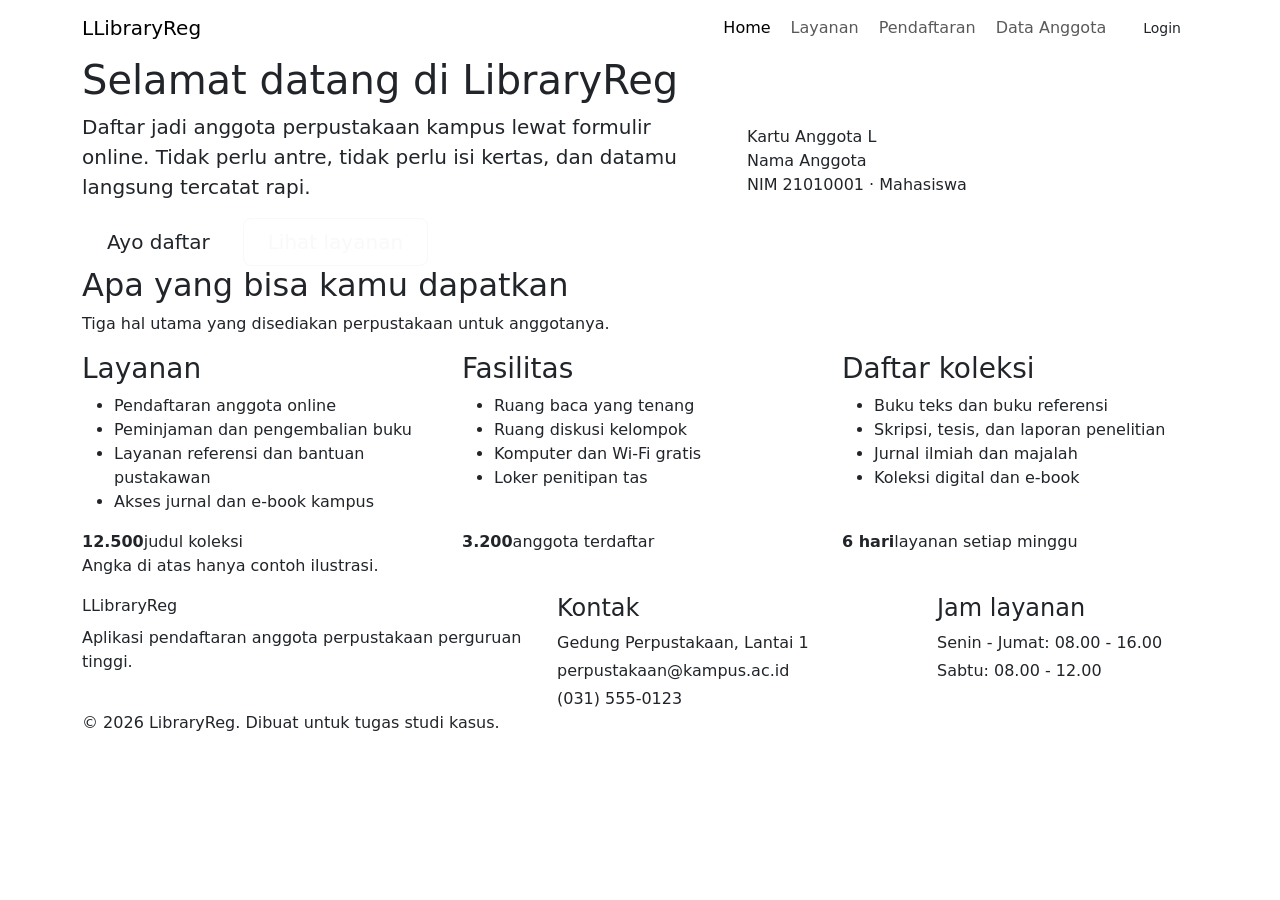
==== ETS/index.html @ a2cbccfe "Add index.html for LibraryReg application This file contains the HTML structure for the LibraryReg a" ====
<!DOCTYPE html>
<html lang="id">
<head>
  <meta charset="UTF-8">
  <meta name="viewport" content="width=device-width, initial-scale=1">
  <title>LibraryReg - Pendaftaran Anggota Perpustakaan</title>
  <meta name="description" content="Daftar anggota perpustakaan kampus secara online, tanpa antre dan tanpa formulir kertas.">
  <link rel="preconnect" href="https://fonts.googleapis.com">
  <link rel="preconnect" href="https://fonts.gstatic.com" crossorigin>
  <link href="https://fonts.googleapis.com/css2?family=Bricolage+Grotesque:wght@600;700&family=Source+Sans+3:wght@400;600&display=swap" rel="stylesheet">
  <link href="https://cdn.jsdelivr.net/npm/bootstrap@5.3.3/dist/css/bootstrap.min.css" rel="stylesheet">
  <link href="style.css" rel="stylesheet">
</head>
<body>

  <!-- Navbar -->
  <nav class="navbar navbar-expand-md lr-nav sticky-top">
    <div class="container">
      <a class="navbar-brand lr-brand" href="index.html">
        <span class="lr-logo" aria-hidden="true">L</span>LibraryReg
      </a>
      <button class="navbar-toggler" type="button" data-bs-toggle="collapse" data-bs-target="#menu" aria-controls="menu" aria-expanded="false" aria-label="Buka menu">
        <span class="navbar-toggler-icon"></span>
      </button>
      <div class="collapse navbar-collapse" id="menu">
        <ul class="navbar-nav ms-auto align-items-md-center gap-md-1">
          <li class="nav-item"><a class="nav-link active" aria-current="page" href="index.html">Home</a></li>
          <li class="nav-item"><a class="nav-link" href="#layanan">Layanan</a></li>
          <li class="nav-item"><a class="nav-link" href="daftar.html">Pendaftaran</a></li>
          <li class="nav-item"><a class="nav-link" href="anggota.html">Data Anggota</a></li>
          <li class="nav-item ms-md-2"><a class="btn btn-brass btn-sm px-3" href="login.html">Login</a></li>
        </ul>
      </div>
    </div>
  </nav>

  <main>
    <!-- Hero -->
    <header class="lr-hero">
      <div class="container">
        <div class="row align-items-center gy-5">
          <div class="col-lg-7">
            <h1>Selamat datang di LibraryReg</h1>
            <p class="lead">Daftar jadi anggota perpustakaan kampus lewat formulir online. Tidak perlu antre, tidak perlu isi kertas, dan datamu langsung tercatat rapi.</p>
            <div class="d-flex flex-wrap gap-2">
              <a href="daftar.html" class="btn btn-brass btn-lg px-4">Ayo daftar</a>
              <a href="#layanan" class="btn btn-outline-light btn-lg px-4">Lihat layanan</a>
            </div>
          </div>
          <div class="col-lg-5">
            <!-- Kartu anggota (ilustrasi) -->
            <div class="member-card" role="img" aria-label="Contoh kartu anggota perpustakaan">
              <div class="mc-top">
                <span class="mc-title">Kartu Anggota</span>
                <span class="mc-logo" aria-hidden="true">L</span>
              </div>
              <div class="mc-name">Nama Anggota</div>
              <div class="mc-meta">NIM 21010001 &middot; Mahasiswa</div>
              <div class="mc-bars" aria-hidden="true"></div>
            </div>
          </div>
        </div>
      </div>
    </header>

    <!-- Layanan, Fasilitas, Koleksi -->
    <section class="lr-section" id="layanan">
      <div class="container">
        <h2>Apa yang bisa kamu dapatkan</h2>
        <p class="section-sub">Tiga hal utama yang disediakan perpustakaan untuk anggotanya.</p>
        <div class="row g-4">
          <div class="col-md-4" id="layanan-info">
            <article class="lr-card h-100">
              <h3>Layanan</h3>
              <ul>
                <li>Pendaftaran anggota online</li>
                <li>Peminjaman dan pengembalian buku</li>
                <li>Layanan referensi dan bantuan pustakawan</li>
                <li>Akses jurnal dan e-book kampus</li>
              </ul>
            </article>
          </div>
          <div class="col-md-4" id="fasilitas">
            <article class="lr-card h-100">
              <h3>Fasilitas</h3>
              <ul>
                <li>Ruang baca yang tenang</li>
                <li>Ruang diskusi kelompok</li>
                <li>Komputer dan Wi-Fi gratis</li>
                <li>Loker penitipan tas</li>
              </ul>
            </article>
          </div>
          <div class="col-md-4" id="koleksi">
            <article class="lr-card h-100">
              <h3>Daftar koleksi</h3>
              <ul>
                <li>Buku teks dan buku referensi</li>
                <li>Skripsi, tesis, dan laporan penelitian</li>
                <li>Jurnal ilmiah dan majalah</li>
                <li>Koleksi digital dan e-book</li>
              </ul>
            </article>
          </div>
        </div>
      </div>
    </section>

    <!-- Statistik -->
    <section class="lr-stats" aria-label="Statistik perpustakaan">
      <div class="container">
        <div class="row g-4 text-center text-md-start">
          <div class="col-md-4"><div class="stat"><strong>12.500</strong><span>judul koleksi</span></div></div>
          <div class="col-md-4"><div class="stat"><strong>3.200</strong><span>anggota terdaftar</span></div></div>
          <div class="col-md-4"><div class="stat"><strong>6 hari</strong><span>layanan setiap minggu</span></div></div>
        </div>
        <p class="stat-note">Angka di atas hanya contoh ilustrasi.</p>
      </div>
    </section>
  </main>

  <!-- Footer -->
  <footer class="lr-footer" id="kontak">
    <div class="container">
      <div class="row gy-4">
        <div class="col-md-5">
          <div class="lr-brand mb-2"><span class="lr-logo" aria-hidden="true">L</span>LibraryReg</div>
          <p>Aplikasi pendaftaran anggota perpustakaan perguruan tinggi.</p>
        </div>
        <div class="col-md-4">
          <h4>Kontak</h4>
          <p class="mb-1">Gedung Perpustakaan, Lantai 1</p>
          <p class="mb-1">perpustakaan@kampus.ac.id</p>
          <p class="mb-0">(031) 555-0123</p>
        </div>
        <div class="col-md-3">
          <h4>Jam layanan</h4>
          <p class="mb-1">Senin - Jumat: 08.00 - 16.00</p>
          <p class="mb-0">Sabtu: 08.00 - 12.00</p>
        </div>
      </div>
      <p class="copy">&copy; 2026 LibraryReg. Dibuat untuk tugas studi kasus.</p>
    </div>
  </footer>

  <script src="https://cdn.jsdelivr.net/npm/bootstrap@5.3.3/dist/js/bootstrap.bundle.min.js"></script>
</body>
</html>
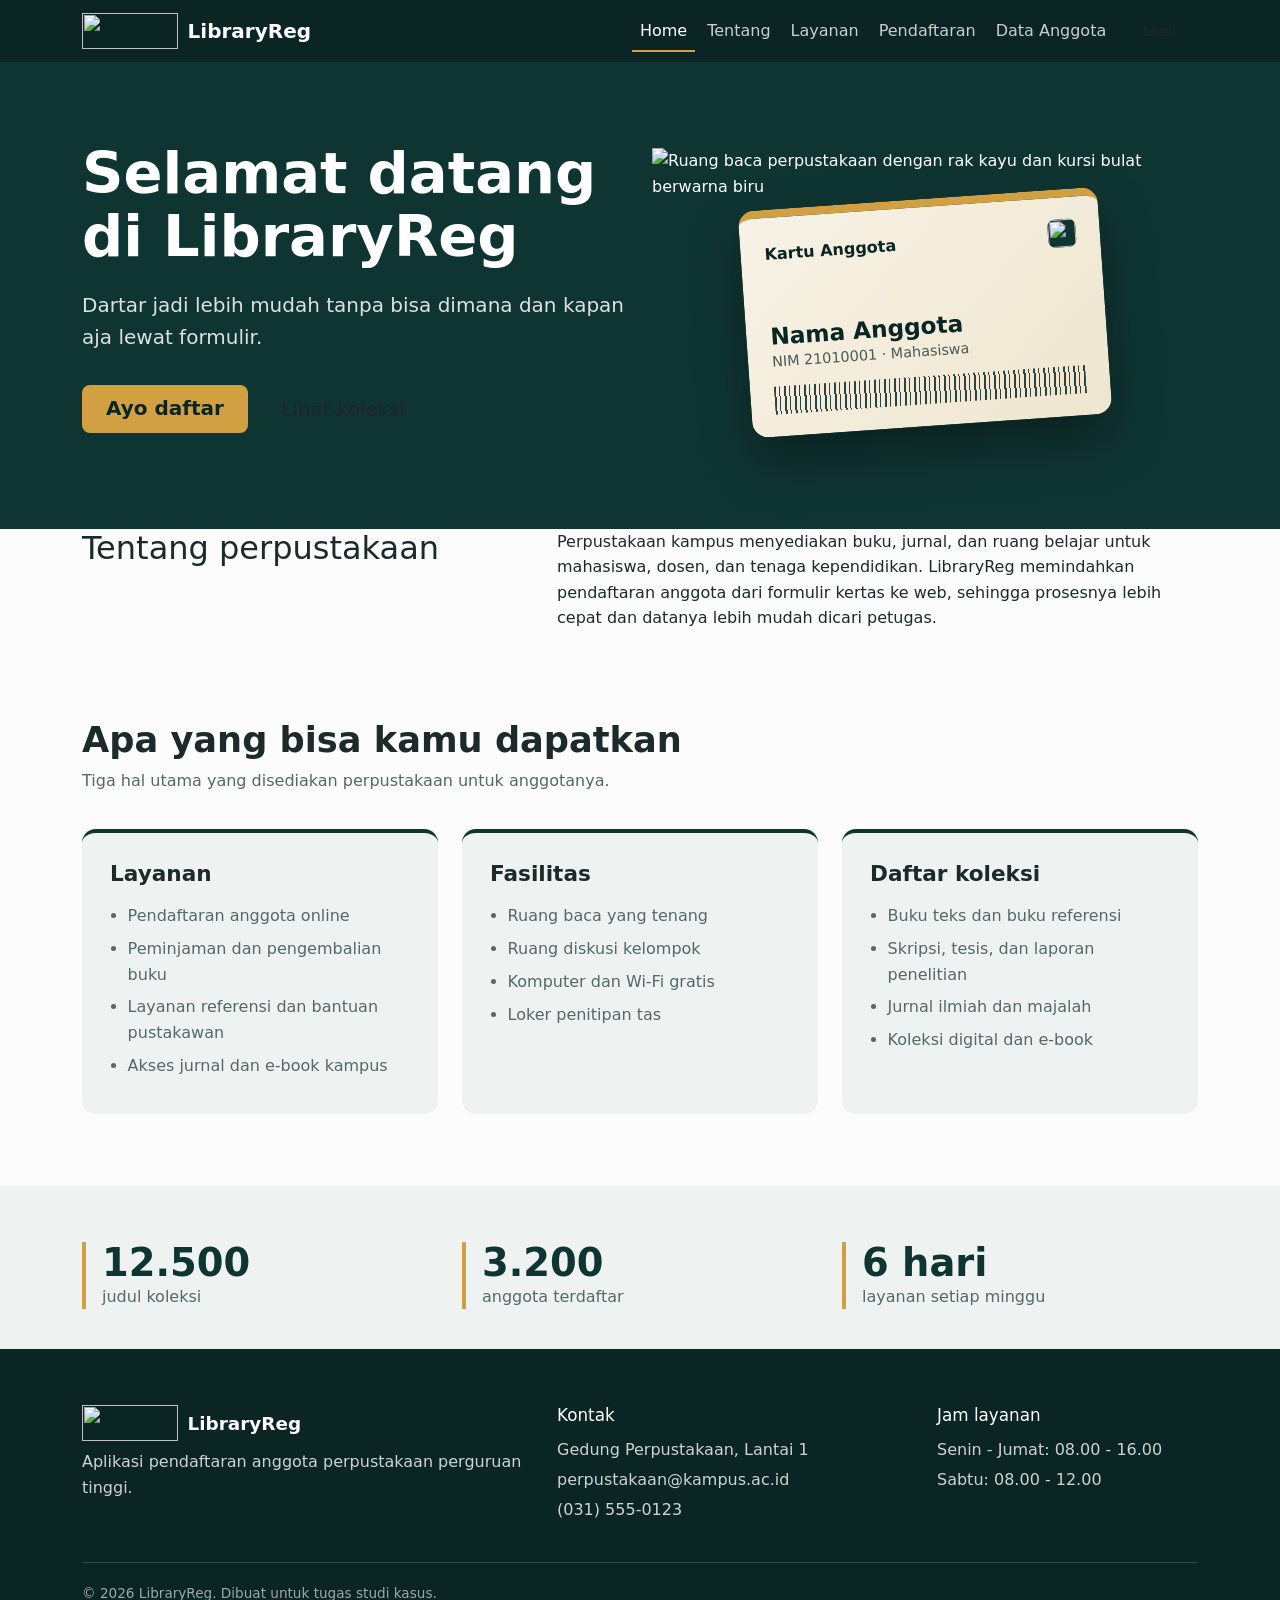
==== commit 67e6542f: "Update navbar and hero section in index.html" ====
--- a/ETS/index.html
+++ b/ETS/index.html
@@ -14,21 +14,23 @@
 <body>
 
   <!-- Navbar -->
-  <nav class="navbar navbar-expand-md lr-nav sticky-top">
+  <nav class="navbar navbar-expand-lg lr-nav sticky-top">
     <div class="container">
-      <a class="navbar-brand lr-brand" href="index.html">
-        <span class="lr-logo" aria-hidden="true">L</span>LibraryReg
+      <a class="navbar-brand lr-brand" href="index.html" aria-label="LibraryReg - beranda">
+        <img src="img/logo.png" alt="" class="lr-logo-img" width="96" height="36">
+        <span>LibraryReg</span>
       </a>
       <button class="navbar-toggler" type="button" data-bs-toggle="collapse" data-bs-target="#menu" aria-controls="menu" aria-expanded="false" aria-label="Buka menu">
         <span class="navbar-toggler-icon"></span>
       </button>
       <div class="collapse navbar-collapse" id="menu">
-        <ul class="navbar-nav ms-auto align-items-md-center gap-md-1">
+        <ul class="navbar-nav ms-auto align-items-lg-center gap-lg-1">
           <li class="nav-item"><a class="nav-link active" aria-current="page" href="index.html">Home</a></li>
+          <li class="nav-item"><a class="nav-link" href="#tentang">Tentang</a></li>
           <li class="nav-item"><a class="nav-link" href="#layanan">Layanan</a></li>
           <li class="nav-item"><a class="nav-link" href="daftar.html">Pendaftaran</a></li>
           <li class="nav-item"><a class="nav-link" href="anggota.html">Data Anggota</a></li>
-          <li class="nav-item ms-md-2"><a class="btn btn-brass btn-sm px-3" href="login.html">Login</a></li>
+          <li class="nav-item ms-lg-2"><a class="btn btn-ink btn-sm px-3" href="login.html">Login</a></li>
         </ul>
       </div>
     </div>
@@ -39,29 +41,43 @@
     <header class="lr-hero">
       <div class="container">
         <div class="row align-items-center gy-5">
-          <div class="col-lg-7">
+          <div class="col-lg-6">
             <h1>Selamat datang di LibraryReg</h1>
-            <p class="lead">Daftar jadi anggota perpustakaan kampus lewat formulir online. Tidak perlu antre, tidak perlu isi kertas, dan datamu langsung tercatat rapi.</p>
+            <p class="lead">Dartar jadi lebih mudah tanpa bisa dimana dan kapan aja lewat formulir.</p>
             <div class="d-flex flex-wrap gap-2">
               <a href="daftar.html" class="btn btn-brass btn-lg px-4">Ayo daftar</a>
-              <a href="#layanan" class="btn btn-outline-light btn-lg px-4">Lihat layanan</a>
+              <a href="#koleksi" class="btn btn-outline-ink btn-lg px-4">Lihat koleksi</a>
             </div>
           </div>
-          <div class="col-lg-5">
-            <!-- Kartu anggota (ilustrasi) -->
-            <div class="member-card" role="img" aria-label="Contoh kartu anggota perpustakaan">
-              <div class="mc-top">
-                <span class="mc-title">Kartu Anggota</span>
-                <span class="mc-logo" aria-hidden="true">L</span>
+          <div class="col-lg-6">
+            <div class="hero-visual">
+              <img src="img/perpustakaan.jpg" alt="Ruang baca perpustakaan dengan rak kayu dan kursi bulat berwarna biru" class="hero-photo" width="640" height="465">
+              <div class="member-card" role="img" aria-label="Contoh kartu anggota perpustakaan">
+                <div class="mc-top">
+                  <span class="mc-title">Kartu Anggota</span>
+                  <img src="img/logo.png" alt="" class="mc-logo" width="48" height="18">
+                </div>
+                <div class="mc-name">Nama Anggota</div>
+                <div class="mc-meta">NIM 21010001 &middot; Mahasiswa</div>
+                <div class="mc-bars" aria-hidden="true"></div>
               </div>
-              <div class="mc-name">Nama Anggota</div>
-              <div class="mc-meta">NIM 21010001 &middot; Mahasiswa</div>
-              <div class="mc-bars" aria-hidden="true"></div>
             </div>
           </div>
         </div>
       </div>
     </header>
+
+    <!-- Tentang -->
+    <section class="lr-about" id="tentang">
+      <div class="container">
+        <div class="row g-4 align-items-start">
+          <div class="col-lg-5"><h2>Tentang perpustakaan</h2></div>
+          <div class="col-lg-7">
+            <p>Perpustakaan kampus menyediakan buku, jurnal, dan ruang belajar untuk mahasiswa, dosen, dan tenaga kependidikan. LibraryReg memindahkan pendaftaran anggota dari formulir kertas ke web, sehingga prosesnya lebih cepat dan datanya lebih mudah dicari petugas.</p>
+          </div>
+        </div>
+      </div>
+    </section>
 
     <!-- Layanan, Fasilitas, Koleksi -->
     <section class="lr-section" id="layanan">
@@ -69,7 +85,7 @@
         <h2>Apa yang bisa kamu dapatkan</h2>
         <p class="section-sub">Tiga hal utama yang disediakan perpustakaan untuk anggotanya.</p>
         <div class="row g-4">
-          <div class="col-md-4" id="layanan-info">
+          <div class="col-md-4">
             <article class="lr-card h-100">
               <h3>Layanan</h3>
               <ul>
@@ -114,7 +130,7 @@
           <div class="col-md-4"><div class="stat"><strong>3.200</strong><span>anggota terdaftar</span></div></div>
           <div class="col-md-4"><div class="stat"><strong>6 hari</strong><span>layanan setiap minggu</span></div></div>
         </div>
-        <p class="stat-note">Angka di atas hanya contoh ilustrasi.</p>
+      
       </div>
     </section>
   </main>
@@ -124,7 +140,10 @@
     <div class="container">
       <div class="row gy-4">
         <div class="col-md-5">
-          <div class="lr-brand mb-2"><span class="lr-logo" aria-hidden="true">L</span>LibraryReg</div>
+          <div class="lr-brand mb-2">
+            <img src="img/logo.png" alt="" class="lr-logo-img" width="96" height="36">
+            <span>LibraryReg</span>
+          </div>
           <p>Aplikasi pendaftaran anggota perpustakaan perguruan tinggi.</p>
         </div>
         <div class="col-md-4">
--- a/ETS/style.css
+++ b/ETS/style.css
@@ -0,0 +1,112 @@
+:root {
+  --ink: #0f3532;
+  --ink-deep: #0a2523;
+  --brass: #d1a043;
+  --brass-dark: #b88a2e;
+  --mist: #eef3f1;
+  --paper: #fbfcfb;
+  --text: #1c2b2a;
+  --muted: #566866;
+}
+
+html { scroll-behavior: smooth; scroll-padding-top: 72px; }
+
+body {
+  font-family: "Source Sans 3", system-ui, sans-serif;
+  color: var(--text);
+  background: var(--paper);
+  line-height: 1.6;
+}
+
+h1, h2, h3, h4, .lr-brand, .mc-title, .mc-name, .stat strong {
+  font-family: "Bricolage Grotesque", system-ui, sans-serif;
+}
+
+:focus-visible { outline: 3px solid var(--brass); outline-offset: 2px; }
+
+/* Buttons */
+.btn-brass { background: var(--brass); color: var(--ink-deep); border: 0; font-weight: 600; }
+.btn-brass:hover, .btn-brass:focus { background: var(--brass-dark); color: var(--ink-deep); }
+
+/* Navbar */
+.lr-nav { background: var(--ink-deep); }
+.lr-brand { color: #fff; font-weight: 700; font-size: 1.25rem; display: inline-flex; align-items: center; gap: .6rem; text-decoration: none; }
+.lr-brand:hover { color: #fff; }
+.lr-logo {
+  width: 32px; height: 32px; border-radius: 8px;
+  background: var(--brass); color: var(--ink-deep);
+  display: inline-grid; place-items: center; font-weight: 700;
+}
+.lr-nav .nav-link { color: rgba(255,255,255,.78); padding: .5rem .85rem; }
+.lr-nav .nav-link:hover { color: #fff; }
+.lr-nav .nav-link.active { color: #fff; box-shadow: inset 0 -2px 0 var(--brass); }
+.lr-nav .navbar-toggler { border-color: rgba(255,255,255,.4); }
+.lr-nav .navbar-toggler-icon { filter: invert(1); }
+
+/* Hero */
+.lr-hero { background: var(--ink); color: #fff; padding: 5rem 0 6rem; overflow: hidden; }
+.lr-hero h1 { font-size: clamp(2.2rem, 5vw, 3.6rem); line-height: 1.1; font-weight: 700; margin-bottom: 1.25rem; max-width: 14ch; }
+.lr-hero .lead { color: rgba(255,255,255,.85); max-width: 52ch; margin-bottom: 2rem; }
+
+/* Kartu anggota */
+.member-card {
+  max-width: 360px; margin-inline: auto;
+  aspect-ratio: 1.586;
+  background: linear-gradient(135deg, #f7f2e6 0%, #efe6cf 100%);
+  color: var(--ink-deep);
+  border-radius: 16px;
+  padding: 1.4rem 1.5rem;
+  display: flex; flex-direction: column;
+  transform: rotate(-4deg);
+  box-shadow: 0 24px 50px rgba(0,0,0,.35);
+  border-top: 8px solid var(--brass);
+}
+.mc-top { display: flex; justify-content: space-between; align-items: center; }
+.mc-title { font-weight: 600; font-size: 1rem; }
+.mc-logo { width: 28px; height: 28px; border-radius: 7px; background: var(--ink); color: var(--brass); display: grid; place-items: center; font-weight: 700; font-family: "Bricolage Grotesque", sans-serif; }
+.mc-name { margin-top: auto; font-size: 1.45rem; font-weight: 700; line-height: 1.2; }
+.mc-meta { font-size: .9rem; color: #4a5a58; margin-bottom: .8rem; }
+.mc-bars {
+  height: 28px;
+  background: repeating-linear-gradient(90deg, var(--ink-deep) 0 2px, transparent 2px 5px, var(--ink-deep) 5px 6px, transparent 6px 10px);
+  opacity: .85;
+}
+
+/* Section */
+.lr-section { padding: 4.5rem 0; }
+.lr-section h2 { font-size: clamp(1.7rem, 3vw, 2.2rem); font-weight: 700; margin-bottom: .4rem; }
+.section-sub { color: var(--muted); margin-bottom: 2.25rem; }
+
+.lr-card {
+  background: var(--mist);
+  border-radius: 14px;
+  padding: 1.75rem;
+  border-top: 4px solid var(--ink);
+}
+.lr-card h3 { font-size: 1.35rem; font-weight: 700; margin-bottom: 1rem; }
+.lr-card ul { margin: 0; padding-left: 1.1rem; color: var(--muted); }
+.lr-card li { margin-bottom: .45rem; }
+
+/* Statistik */
+.lr-stats { background: var(--mist); padding: 3.5rem 0 2.5rem; }
+.stat { border-left: 4px solid var(--brass); padding-left: 1rem; display: inline-block; }
+.stat strong { display: block; font-size: 2.4rem; line-height: 1.1; color: var(--ink); }
+.stat span { color: var(--muted); }
+.stat-note { margin: 1.75rem 0 0; font-size: .85rem; color: var(--muted); }
+
+/* Footer */
+.lr-footer { background: var(--ink-deep); color: rgba(255,255,255,.8); padding: 3.5rem 0 1.5rem; }
+.lr-footer .lr-brand { font-size: 1.15rem; }
+.lr-footer h4 { color: #fff; font-size: 1.05rem; margin-bottom: .75rem; }
+.lr-footer p { margin-bottom: .25rem; }
+.lr-footer .copy { margin-top: 2.5rem; padding-top: 1.25rem; border-top: 1px solid rgba(255,255,255,.15); font-size: .85rem; color: rgba(255,255,255,.6); }
+
+@media (max-width: 767.98px) {
+  .lr-hero { padding: 3.5rem 0 4rem; }
+  .member-card { transform: rotate(-2deg); max-width: 320px; }
+  .stat { display: block; }
+}
+
+@media (prefers-reduced-motion: reduce) {
+  html { scroll-behavior: auto; }
+}
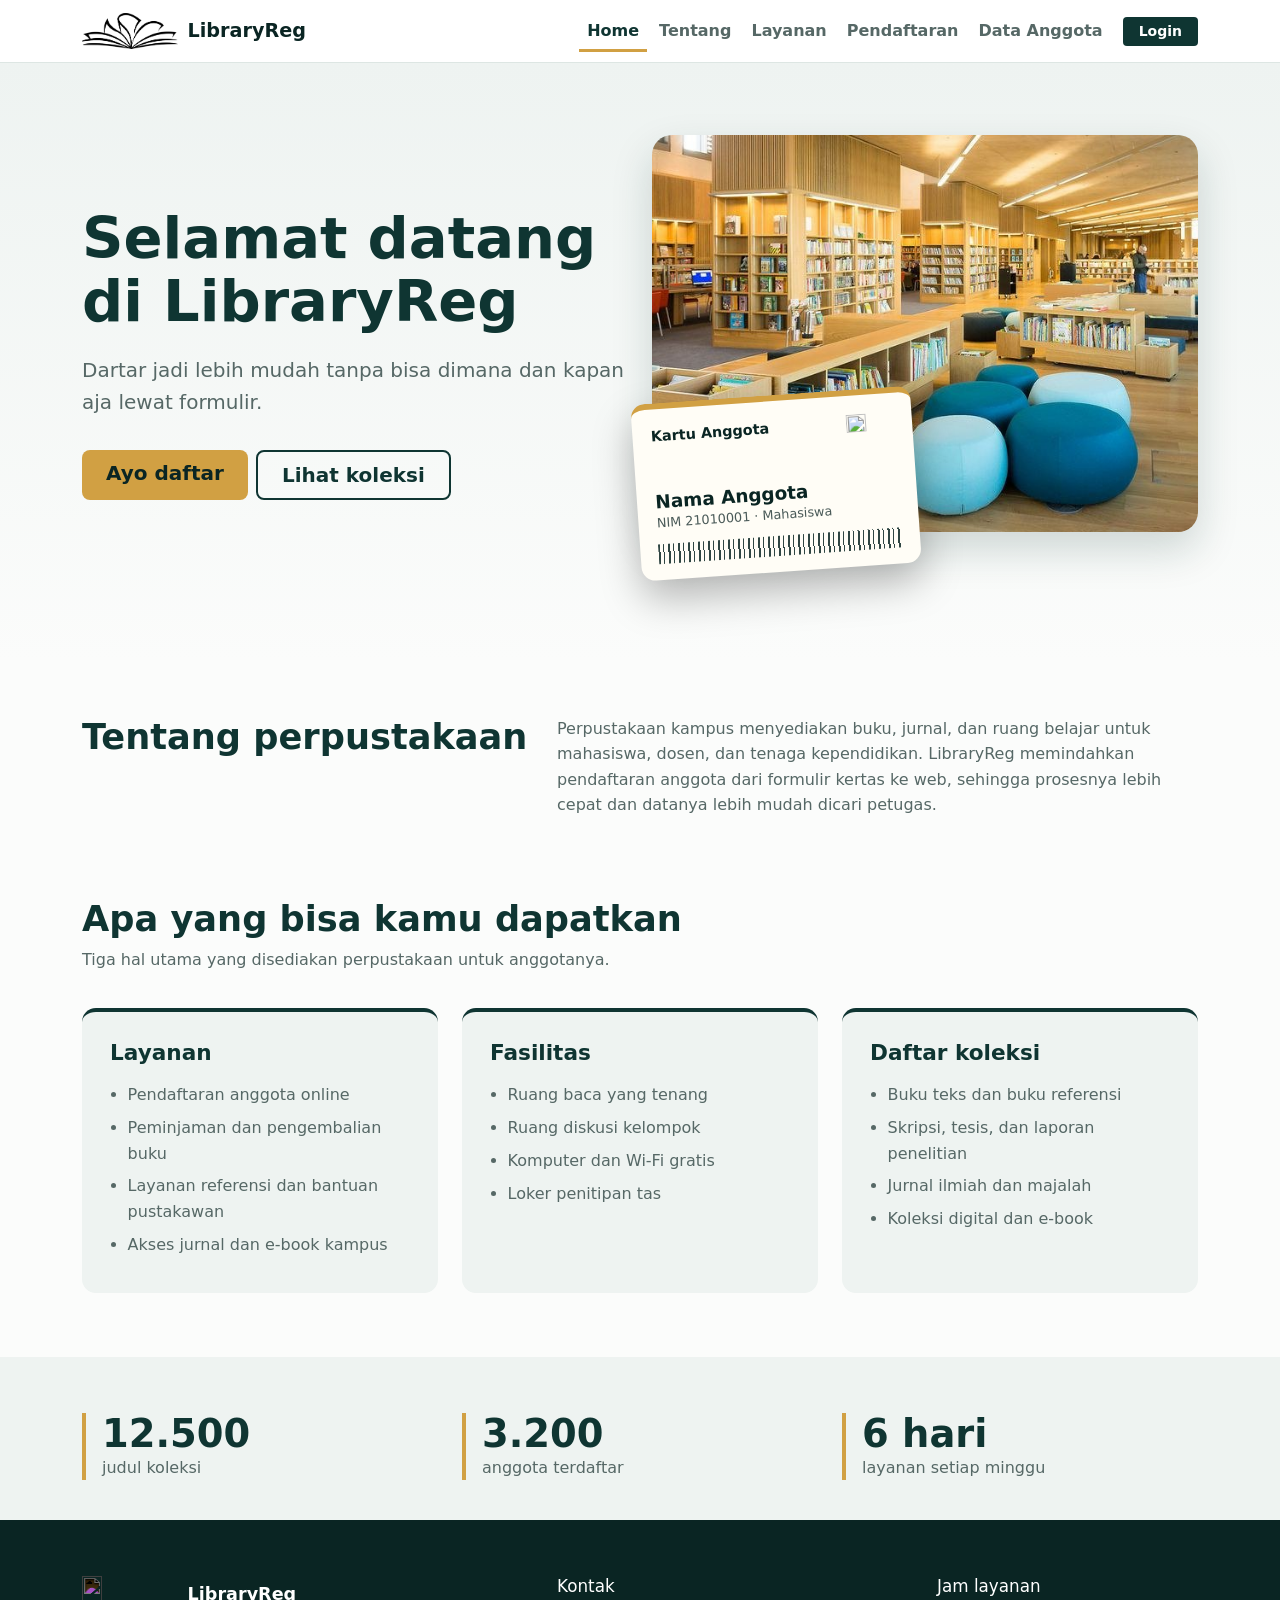
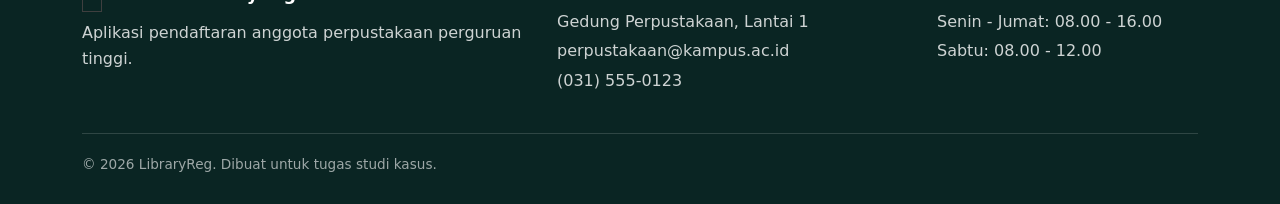
==== commit 8d8dd989: "Update image paths in index.html" ====
--- a/ETS/index.html
+++ b/ETS/index.html
@@ -17,7 +17,7 @@
   <nav class="navbar navbar-expand-lg lr-nav sticky-top">
     <div class="container">
       <a class="navbar-brand lr-brand" href="index.html" aria-label="LibraryReg - beranda">
-        <img src="img/logo.png" alt="" class="lr-logo-img" width="96" height="36">
+        <img src="image/logo.png" alt="" class="lr-logo-img" width="96" height="36">
         <span>LibraryReg</span>
       </a>
       <button class="navbar-toggler" type="button" data-bs-toggle="collapse" data-bs-target="#menu" aria-controls="menu" aria-expanded="false" aria-label="Buka menu">
@@ -51,7 +51,7 @@
           </div>
           <div class="col-lg-6">
             <div class="hero-visual">
-              <img src="img/perpustakaan.jpg" alt="Ruang baca perpustakaan dengan rak kayu dan kursi bulat berwarna biru" class="hero-photo" width="640" height="465">
+              <img src="image/perpustakaan.jpg" alt="Ruang baca perpustakaan dengan rak kayu dan kursi bulat berwarna biru" class="hero-photo" width="640" height="465">
               <div class="member-card" role="img" aria-label="Contoh kartu anggota perpustakaan">
                 <div class="mc-top">
                   <span class="mc-title">Kartu Anggota</span>
--- a/ETS/style.css
+++ b/ETS/style.css
@@ -9,7 +9,7 @@
   --muted: #566866;
 }
 
-html { scroll-behavior: smooth; scroll-padding-top: 72px; }
+html { scroll-behavior: smooth; scroll-padding-top: 76px; }
 
 body {
   font-family: "Source Sans 3", system-ui, sans-serif;
@@ -27,54 +27,61 @@
 /* Buttons */
 .btn-brass { background: var(--brass); color: var(--ink-deep); border: 0; font-weight: 600; }
 .btn-brass:hover, .btn-brass:focus { background: var(--brass-dark); color: var(--ink-deep); }
+.btn-ink { background: var(--ink); color: #fff; border: 0; font-weight: 600; }
+.btn-ink:hover, .btn-ink:focus { background: var(--ink-deep); color: #fff; }
+.btn-outline-ink { border: 2px solid var(--ink); color: var(--ink); font-weight: 600; }
+.btn-outline-ink:hover, .btn-outline-ink:focus { background: var(--ink); color: #fff; }
 
 /* Navbar */
-.lr-nav { background: var(--ink-deep); }
-.lr-brand { color: #fff; font-weight: 700; font-size: 1.25rem; display: inline-flex; align-items: center; gap: .6rem; text-decoration: none; }
-.lr-brand:hover { color: #fff; }
-.lr-logo {
-  width: 32px; height: 32px; border-radius: 8px;
-  background: var(--brass); color: var(--ink-deep);
-  display: inline-grid; place-items: center; font-weight: 700;
-}
-.lr-nav .nav-link { color: rgba(255,255,255,.78); padding: .5rem .85rem; }
-.lr-nav .nav-link:hover { color: #fff; }
-.lr-nav .nav-link.active { color: #fff; box-shadow: inset 0 -2px 0 var(--brass); }
-.lr-nav .navbar-toggler { border-color: rgba(255,255,255,.4); }
-.lr-nav .navbar-toggler-icon { filter: invert(1); }
+.lr-nav { background: #fff; border-bottom: 1px solid #dde6e3; }
+.lr-brand { color: var(--ink-deep); font-weight: 700; font-size: 1.2rem; display: inline-flex; align-items: center; gap: .6rem; text-decoration: none; }
+.lr-brand:hover { color: var(--ink-deep); }
+.lr-logo-img { height: 36px; width: auto; display: block; }
+.lr-nav .nav-link { color: var(--muted); padding: .5rem .85rem; font-weight: 600; }
+.lr-nav .nav-link:hover { color: var(--ink); }
+.lr-nav .nav-link.active { color: var(--ink); box-shadow: inset 0 -3px 0 var(--brass); }
 
 /* Hero */
-.lr-hero { background: var(--ink); color: #fff; padding: 5rem 0 6rem; overflow: hidden; }
-.lr-hero h1 { font-size: clamp(2.2rem, 5vw, 3.6rem); line-height: 1.1; font-weight: 700; margin-bottom: 1.25rem; max-width: 14ch; }
-.lr-hero .lead { color: rgba(255,255,255,.85); max-width: 52ch; margin-bottom: 2rem; }
+.lr-hero { padding: 4.5rem 0 5.5rem; background: linear-gradient(180deg, var(--mist) 0%, var(--paper) 100%); }
+.lr-hero h1 { font-size: clamp(2.2rem, 5vw, 3.6rem); line-height: 1.1; font-weight: 700; color: var(--ink); margin-bottom: 1.25rem; max-width: 14ch; }
+.lr-hero .lead { color: var(--muted); max-width: 48ch; margin-bottom: 2rem; }
+
+.hero-visual { position: relative; padding-bottom: 2.5rem; }
+.hero-photo { width: 100%; height: auto; display: block; border-radius: 20px; box-shadow: 0 18px 40px rgba(15,53,50,.18); }
 
 /* Kartu anggota */
 .member-card {
-  max-width: 360px; margin-inline: auto;
+  position: absolute; left: -1rem; bottom: 0;
+  width: min(280px, 62%);
   aspect-ratio: 1.586;
-  background: linear-gradient(135deg, #f7f2e6 0%, #efe6cf 100%);
+  background: #fffdf6;
   color: var(--ink-deep);
-  border-radius: 16px;
-  padding: 1.4rem 1.5rem;
+  border-radius: 14px;
+  padding: 1rem 1.15rem;
   display: flex; flex-direction: column;
   transform: rotate(-4deg);
-  box-shadow: 0 24px 50px rgba(0,0,0,.35);
-  border-top: 8px solid var(--brass);
+  box-shadow: 0 18px 40px rgba(0,0,0,.28);
+  border-top: 6px solid var(--brass);
 }
 .mc-top { display: flex; justify-content: space-between; align-items: center; }
-.mc-title { font-weight: 600; font-size: 1rem; }
-.mc-logo { width: 28px; height: 28px; border-radius: 7px; background: var(--ink); color: var(--brass); display: grid; place-items: center; font-weight: 700; font-family: "Bricolage Grotesque", sans-serif; }
-.mc-name { margin-top: auto; font-size: 1.45rem; font-weight: 700; line-height: 1.2; }
-.mc-meta { font-size: .9rem; color: #4a5a58; margin-bottom: .8rem; }
+.mc-title { font-weight: 600; font-size: .9rem; }
+.mc-logo { height: 18px; width: auto; }
+.mc-name { margin-top: auto; font-size: 1.15rem; font-weight: 700; line-height: 1.2; }
+.mc-meta { font-size: .8rem; color: #4a5a58; margin-bottom: .6rem; }
 .mc-bars {
-  height: 28px;
+  height: 20px;
   background: repeating-linear-gradient(90deg, var(--ink-deep) 0 2px, transparent 2px 5px, var(--ink-deep) 5px 6px, transparent 6px 10px);
   opacity: .85;
 }
 
+/* Tentang */
+.lr-about { padding: 3.5rem 0 1rem; }
+.lr-about h2 { font-size: clamp(1.7rem, 3vw, 2.2rem); font-weight: 700; color: var(--ink); margin: 0; }
+.lr-about p { color: var(--muted); max-width: 62ch; margin: 0; }
+
 /* Section */
-.lr-section { padding: 4.5rem 0; }
-.lr-section h2 { font-size: clamp(1.7rem, 3vw, 2.2rem); font-weight: 700; margin-bottom: .4rem; }
+.lr-section { padding: 4rem 0; }
+.lr-section h2 { font-size: clamp(1.7rem, 3vw, 2.2rem); font-weight: 700; color: var(--ink); margin-bottom: .4rem; }
 .section-sub { color: var(--muted); margin-bottom: 2.25rem; }
 
 .lr-card {
@@ -83,7 +90,7 @@
   padding: 1.75rem;
   border-top: 4px solid var(--ink);
 }
-.lr-card h3 { font-size: 1.35rem; font-weight: 700; margin-bottom: 1rem; }
+.lr-card h3 { font-size: 1.35rem; font-weight: 700; margin-bottom: 1rem; color: var(--ink); }
 .lr-card ul { margin: 0; padding-left: 1.1rem; color: var(--muted); }
 .lr-card li { margin-bottom: .45rem; }
 
@@ -96,17 +103,19 @@
 
 /* Footer */
 .lr-footer { background: var(--ink-deep); color: rgba(255,255,255,.8); padding: 3.5rem 0 1.5rem; }
-.lr-footer .lr-brand { font-size: 1.15rem; }
+.lr-footer .lr-brand { color: #fff; font-size: 1.1rem; }
+.lr-footer .lr-logo-img { filter: invert(1); }
 .lr-footer h4 { color: #fff; font-size: 1.05rem; margin-bottom: .75rem; }
 .lr-footer p { margin-bottom: .25rem; }
 .lr-footer .copy { margin-top: 2.5rem; padding-top: 1.25rem; border-top: 1px solid rgba(255,255,255,.15); font-size: .85rem; color: rgba(255,255,255,.6); }
 
+@media (max-width: 991.98px) {
+  .lr-hero { padding: 3rem 0 4rem; }
+  .member-card { left: .5rem; }
+}
 @media (max-width: 767.98px) {
-  .lr-hero { padding: 3.5rem 0 4rem; }
-  .member-card { transform: rotate(-2deg); max-width: 320px; }
   .stat { display: block; }
 }
-
 @media (prefers-reduced-motion: reduce) {
   html { scroll-behavior: auto; }
 }
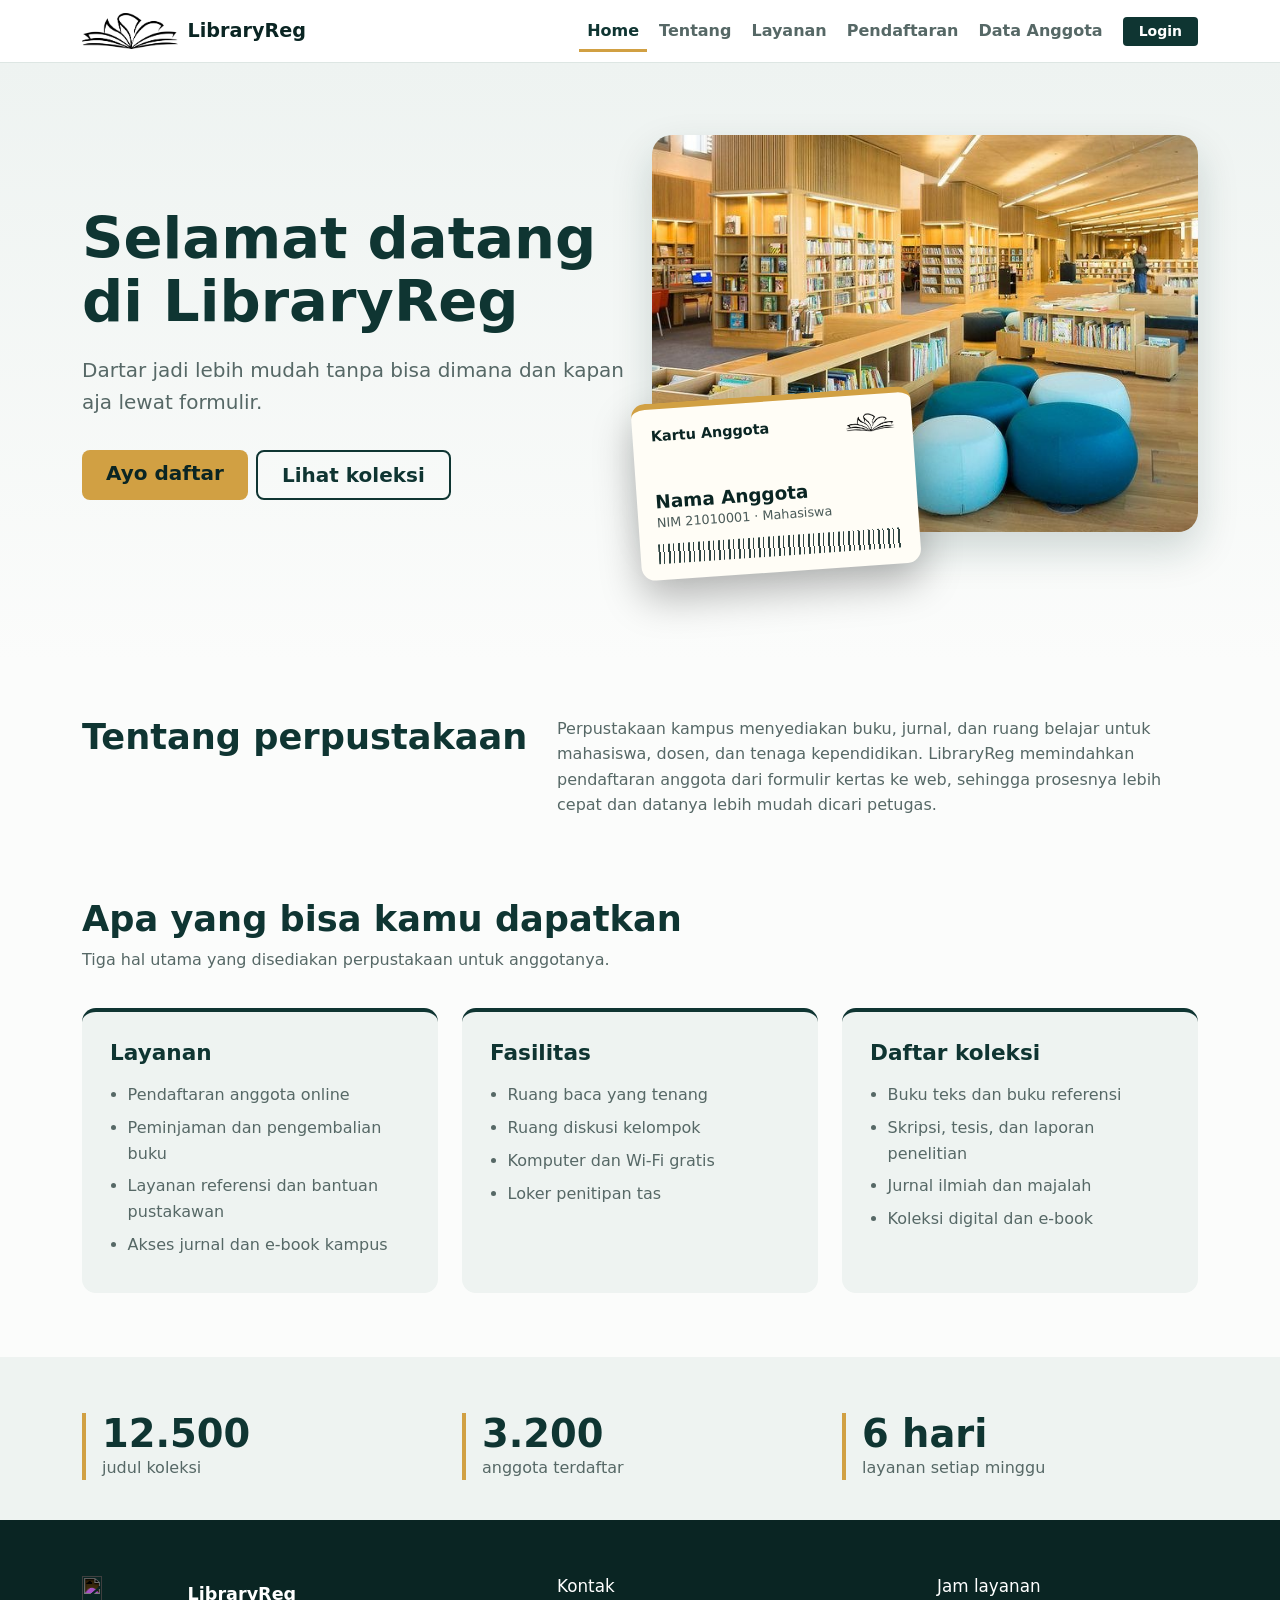
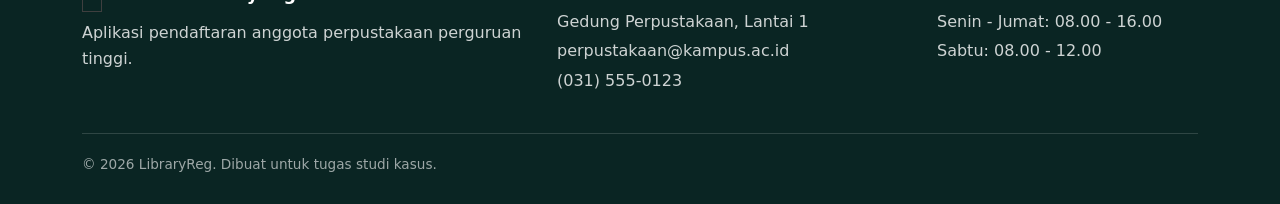
==== commit 2c0afd05: "Update index.html" ====
--- a/ETS/index.html
+++ b/ETS/index.html
@@ -55,7 +55,7 @@
               <div class="member-card" role="img" aria-label="Contoh kartu anggota perpustakaan">
                 <div class="mc-top">
                   <span class="mc-title">Kartu Anggota</span>
-                  <img src="img/logo.png" alt="" class="mc-logo" width="48" height="18">
+                  <img src="image/logo.png" alt="" class="mc-logo" width="48" height="18">
                 </div>
                 <div class="mc-name">Nama Anggota</div>
                 <div class="mc-meta">NIM 21010001 &middot; Mahasiswa</div>
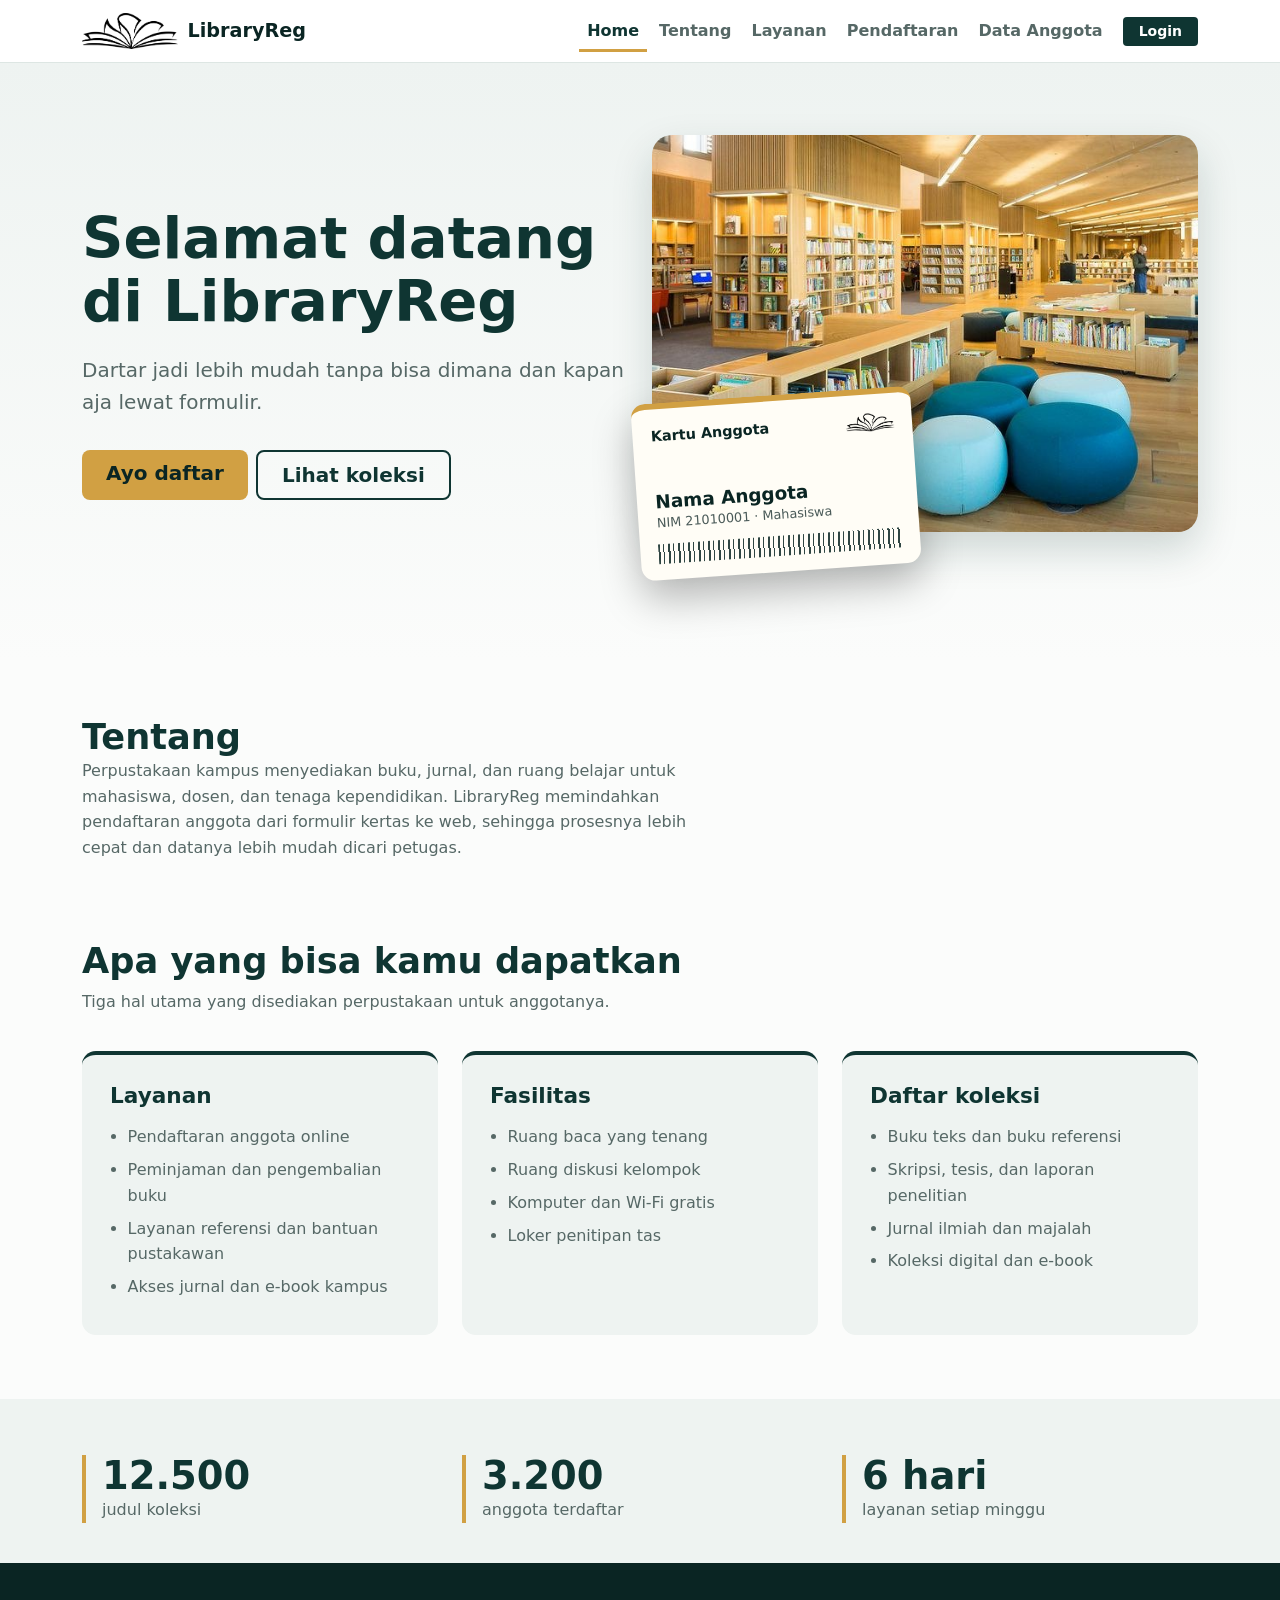
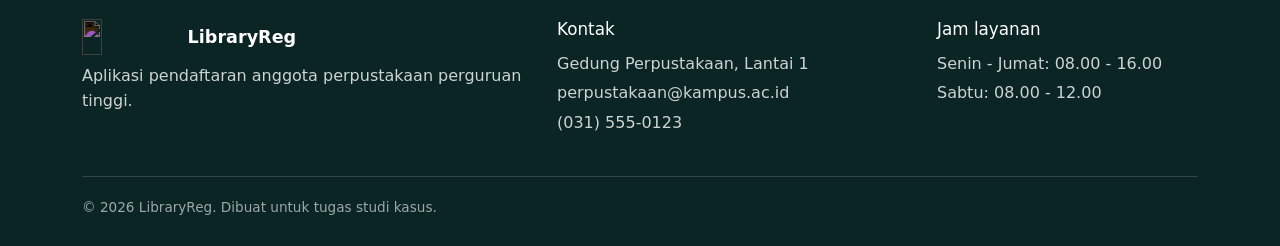
==== commit 2bb08549: "Update index.html" ====
--- a/ETS/index.html
+++ b/ETS/index.html
@@ -67,15 +67,11 @@
       </div>
     </header>
 
-    <!-- Tentang -->
+        <!-- Tentang -->
     <section class="lr-about" id="tentang">
       <div class="container">
-        <div class="row g-4 align-items-start">
-          <div class="col-lg-5"><h2>Tentang perpustakaan</h2></div>
-          <div class="col-lg-7">
-            <p>Perpustakaan kampus menyediakan buku, jurnal, dan ruang belajar untuk mahasiswa, dosen, dan tenaga kependidikan. LibraryReg memindahkan pendaftaran anggota dari formulir kertas ke web, sehingga prosesnya lebih cepat dan datanya lebih mudah dicari petugas.</p>
-          </div>
-        </div>
+        <h2>Tentang</h2>
+        <p>Perpustakaan kampus menyediakan buku, jurnal, dan ruang belajar untuk mahasiswa, dosen, dan tenaga kependidikan. LibraryReg memindahkan pendaftaran anggota dari formulir kertas ke web, sehingga prosesnya lebih cepat dan datanya lebih mudah dicari petugas.</p>
       </div>
     </section>
 
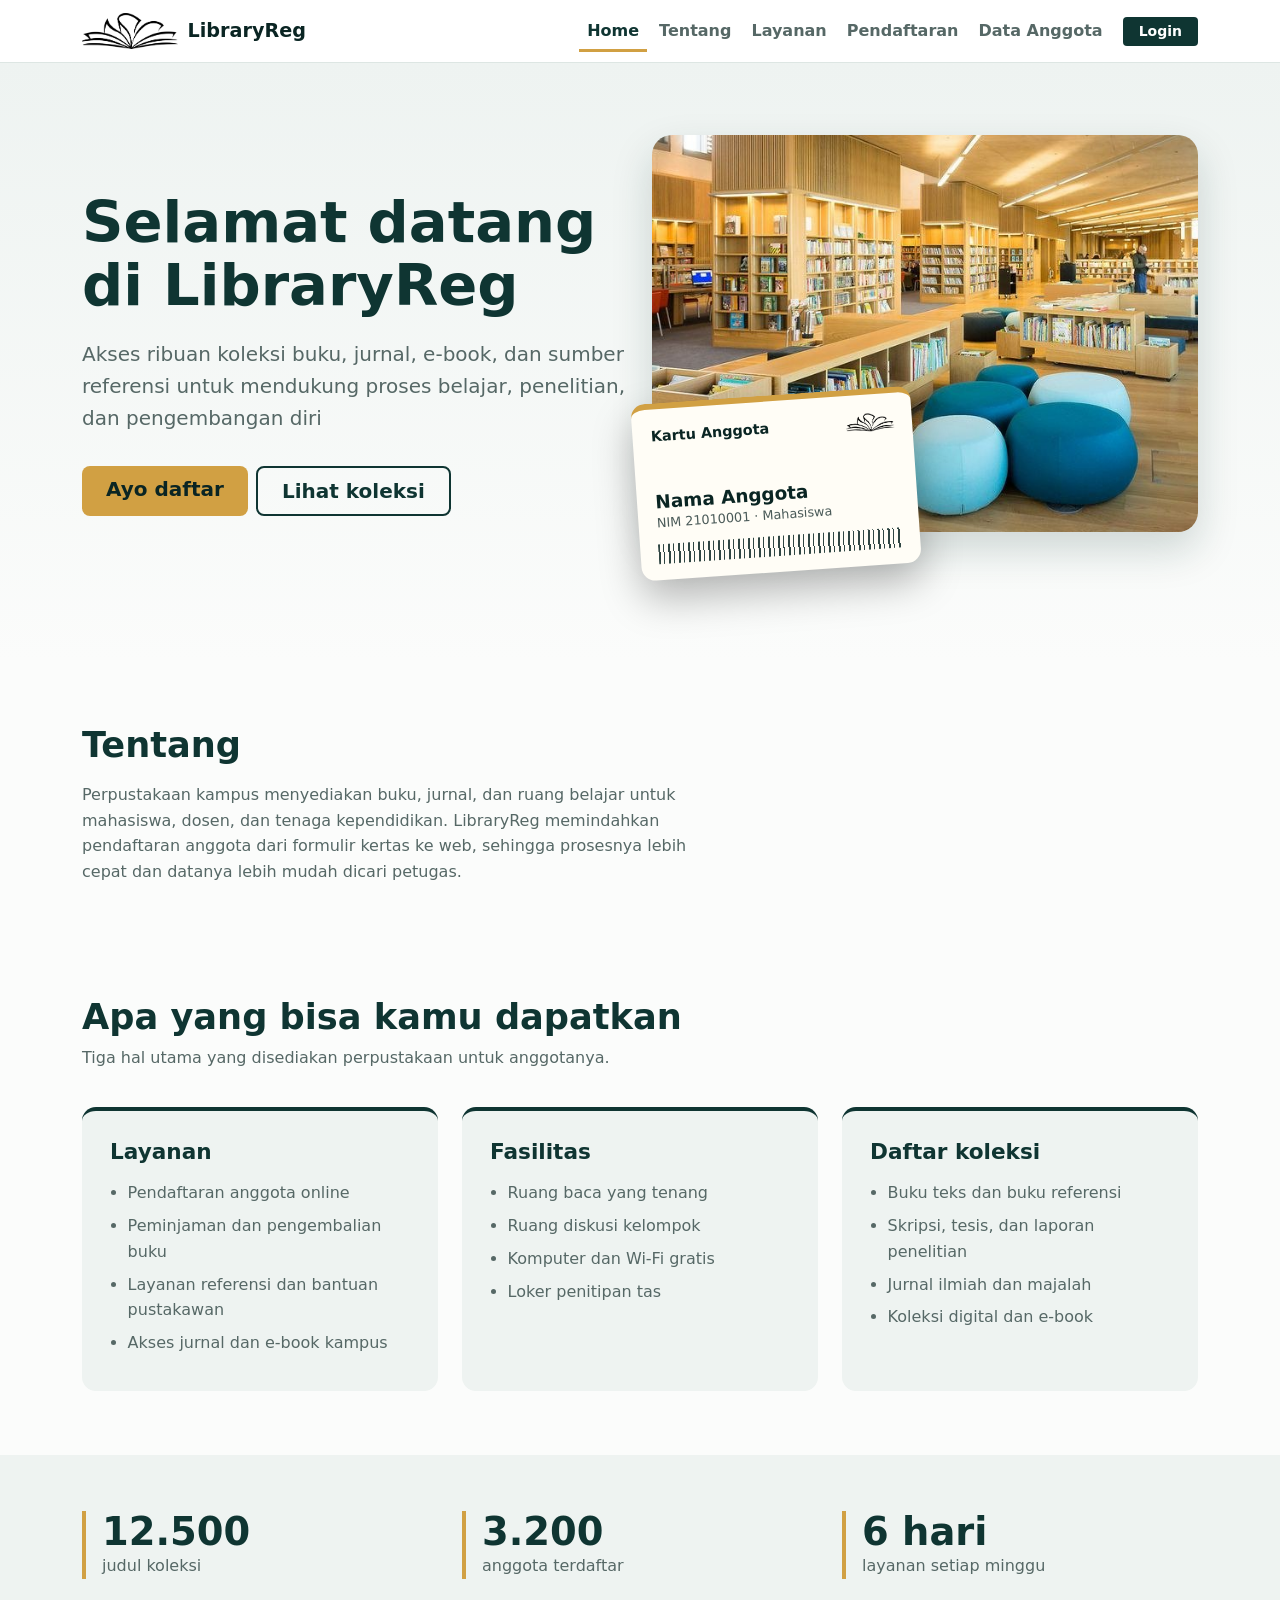
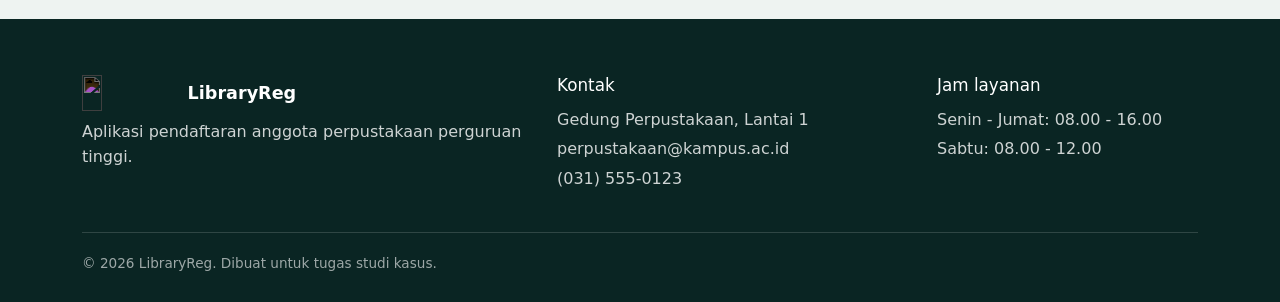
==== commit d72c18d0: "Update index.html" ====
--- a/ETS/index.html
+++ b/ETS/index.html
@@ -43,7 +43,7 @@
         <div class="row align-items-center gy-5">
           <div class="col-lg-6">
             <h1>Selamat datang di LibraryReg</h1>
-            <p class="lead">Dartar jadi lebih mudah tanpa bisa dimana dan kapan aja lewat formulir.</p>
+            <p class="lead">Akses ribuan koleksi buku, jurnal, e-book, dan sumber referensi untuk mendukung proses belajar, penelitian, dan pengembangan diri</p>
             <div class="d-flex flex-wrap gap-2">
               <a href="daftar.html" class="btn btn-brass btn-lg px-4">Ayo daftar</a>
               <a href="#koleksi" class="btn btn-outline-ink btn-lg px-4">Lihat koleksi</a>
--- a/ETS/style.css
+++ b/ETS/style.css
@@ -75,9 +75,13 @@
 }
 
 /* Tentang */
-.lr-about { padding: 3.5rem 0 1rem; }
-.lr-about h2 { font-size: clamp(1.7rem, 3vw, 2.2rem); font-weight: 700; color: var(--ink); margin: 0; }
+
+.lr-about { padding: 4rem 0 3rem; }
+.lr-about h2 { font-size: clamp(1.7rem, 3vw, 2.2rem); font-weight: 700; color: var(--ink); margin-bottom: 1rem; }
 .lr-about p { color: var(--muted); max-width: 62ch; margin: 0; }
+
+/* Section */
+.lr-section { padding: 5rem 0 4rem; }
 
 /* Section */
 .lr-section { padding: 4rem 0; }
